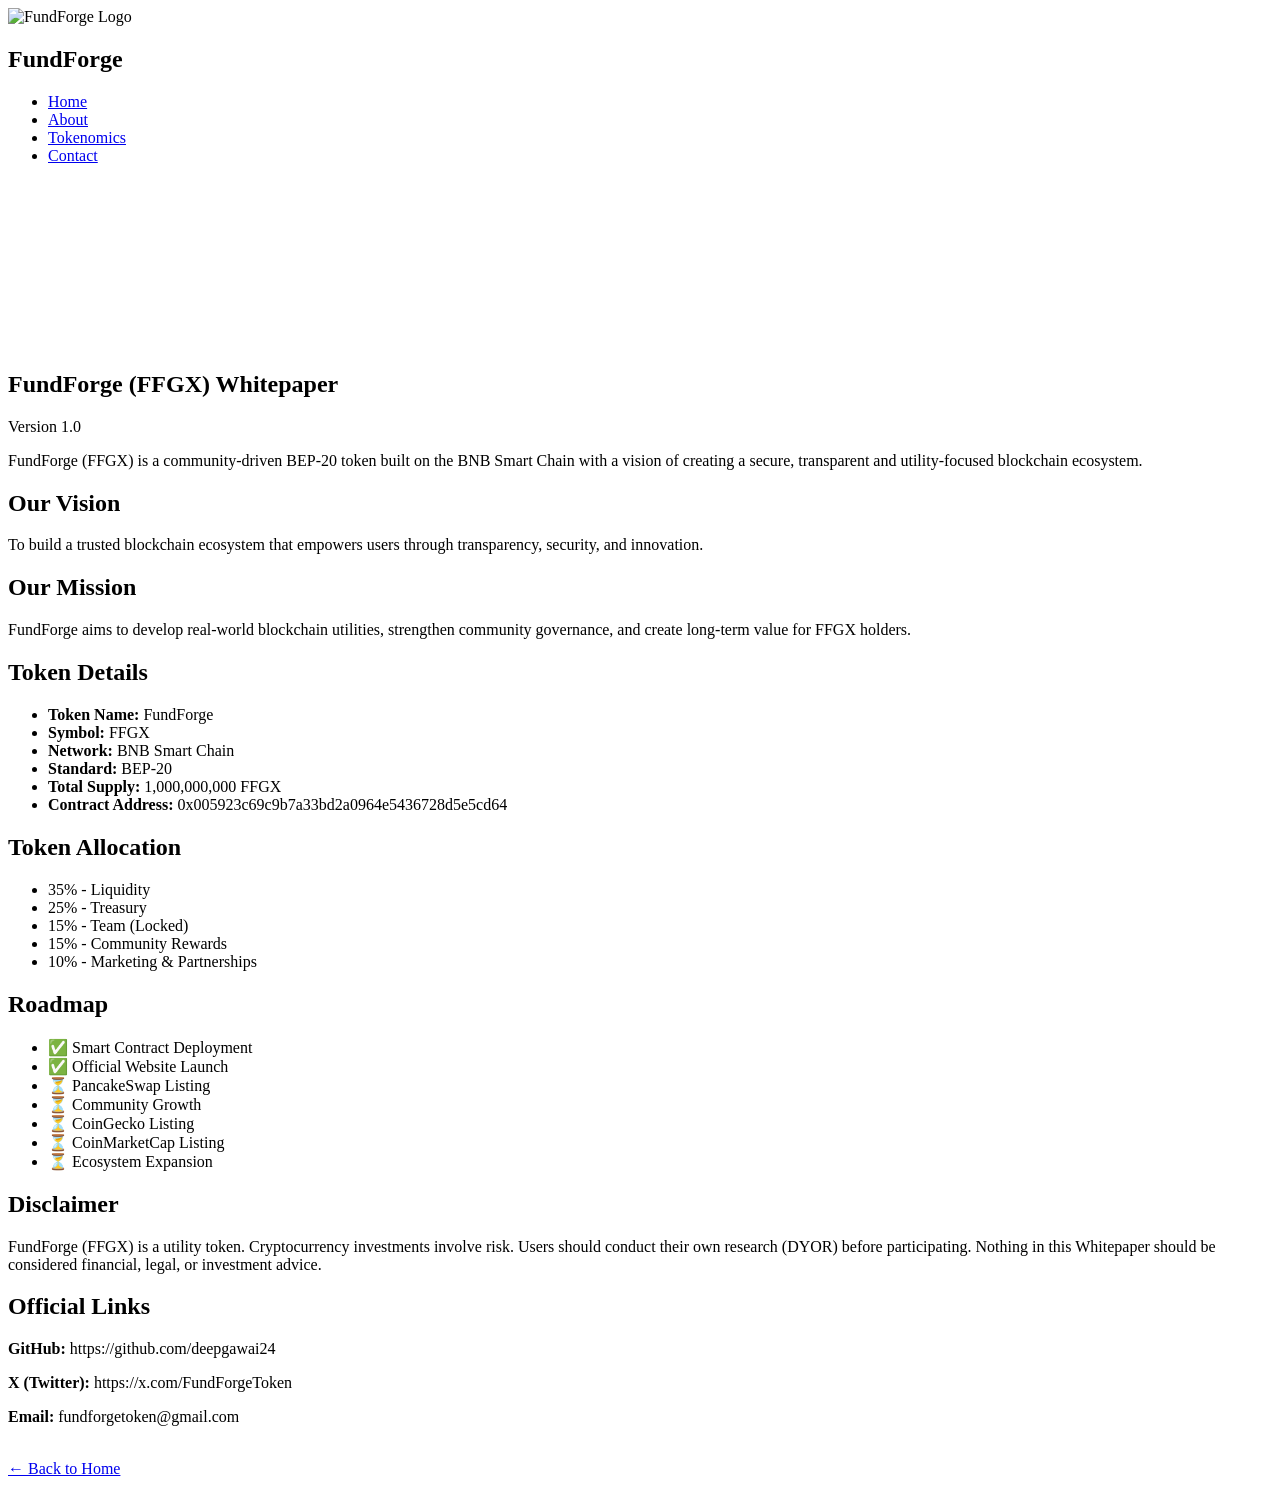
==== pages/whitepaper.html @ a138c407 "Add FundForge (FFGX) whitepaper HTML file This file contains the official whitepaper for FundForge (" ====
<!DOCTYPE html>
<html lang="en">

<head>

<meta charset="UTF-8">
<meta name="viewport" content="width=device-width, initial-scale=1.0">

<title>FundForge Whitepaper | FFGX</title>

<meta name="description" content="Official FundForge (FFGX) Whitepaper">

<link rel="stylesheet" href="../style.css">

</head>

<body>

<header class="header">

<div class="container">

<div class="logo">

<img src="../assets/logo.png" alt="FundForge Logo">

<h2>FundForge</h2>

</div>

<nav>

<ul>

<li><a href="../index.html">Home</a></li>
<li><a href="../index.html#about">About</a></li>
<li><a href="../index.html#tokenomics">Tokenomics</a></li>
<li><a href="../index.html#contact">Contact</a></li>

</ul>

</nav>

</div>

</header>

<section class="about" style="padding-top:170px;">

<div class="container">

<h1>FundForge (FFGX) Whitepaper</h1>

<p>

Version 1.0

</p>

<p>

FundForge (FFGX) is a community-driven BEP-20 token built on the BNB Smart Chain with a vision of creating a secure, transparent and utility-focused blockchain ecosystem.

</p>

  <h2>Our Vision</h2>

<p>

To build a trusted blockchain ecosystem that empowers users through transparency, security, and innovation.

</p>

<h2>Our Mission</h2>

<p>

FundForge aims to develop real-world blockchain utilities, strengthen community governance, and create long-term value for FFGX holders.

</p>

<h2>Token Details</h2>

<ul>

<li><strong>Token Name:</strong> FundForge</li>

<li><strong>Symbol:</strong> FFGX</li>

<li><strong>Network:</strong> BNB Smart Chain</li>

<li><strong>Standard:</strong> BEP-20</li>

<li><strong>Total Supply:</strong> 1,000,000,000 FFGX</li>

<li><strong>Contract Address:</strong> 0x005923c69c9b7a33bd2a0964e5436728d5e5cd64</li>

</ul>

<h2>Token Allocation</h2>

<ul>

<li>35% - Liquidity</li>

<li>25% - Treasury</li>

<li>15% - Team (Locked)</li>

<li>15% - Community Rewards</li>

<li>10% - Marketing & Partnerships</li>

</ul>
<h2>Roadmap</h2>

<ul>

<li>✅ Smart Contract Deployment</li>

<li>✅ Official Website Launch</li>

<li>⏳ PancakeSwap Listing</li>

<li>⏳ Community Growth</li>

<li>⏳ CoinGecko Listing</li>

<li>⏳ CoinMarketCap Listing</li>

<li>⏳ Ecosystem Expansion</li>

</ul>

<h2>Disclaimer</h2>

<p>

FundForge (FFGX) is a utility token. Cryptocurrency investments involve risk. Users should conduct their own research (DYOR) before participating. Nothing in this Whitepaper should be considered financial, legal, or investment advice.

</p>

<h2>Official Links</h2>

<p><strong>GitHub:</strong> https://github.com/deepgawai24</p>

<p><strong>X (Twitter):</strong> https://x.com/FundForgeToken</p>

<p><strong>Email:</strong> fundforgetoken@gmail.com</p>

<br>

<a href="../index.html" class="btn-primary">

← Back to Home

</a>

</div>

</section>

</body>

</html>
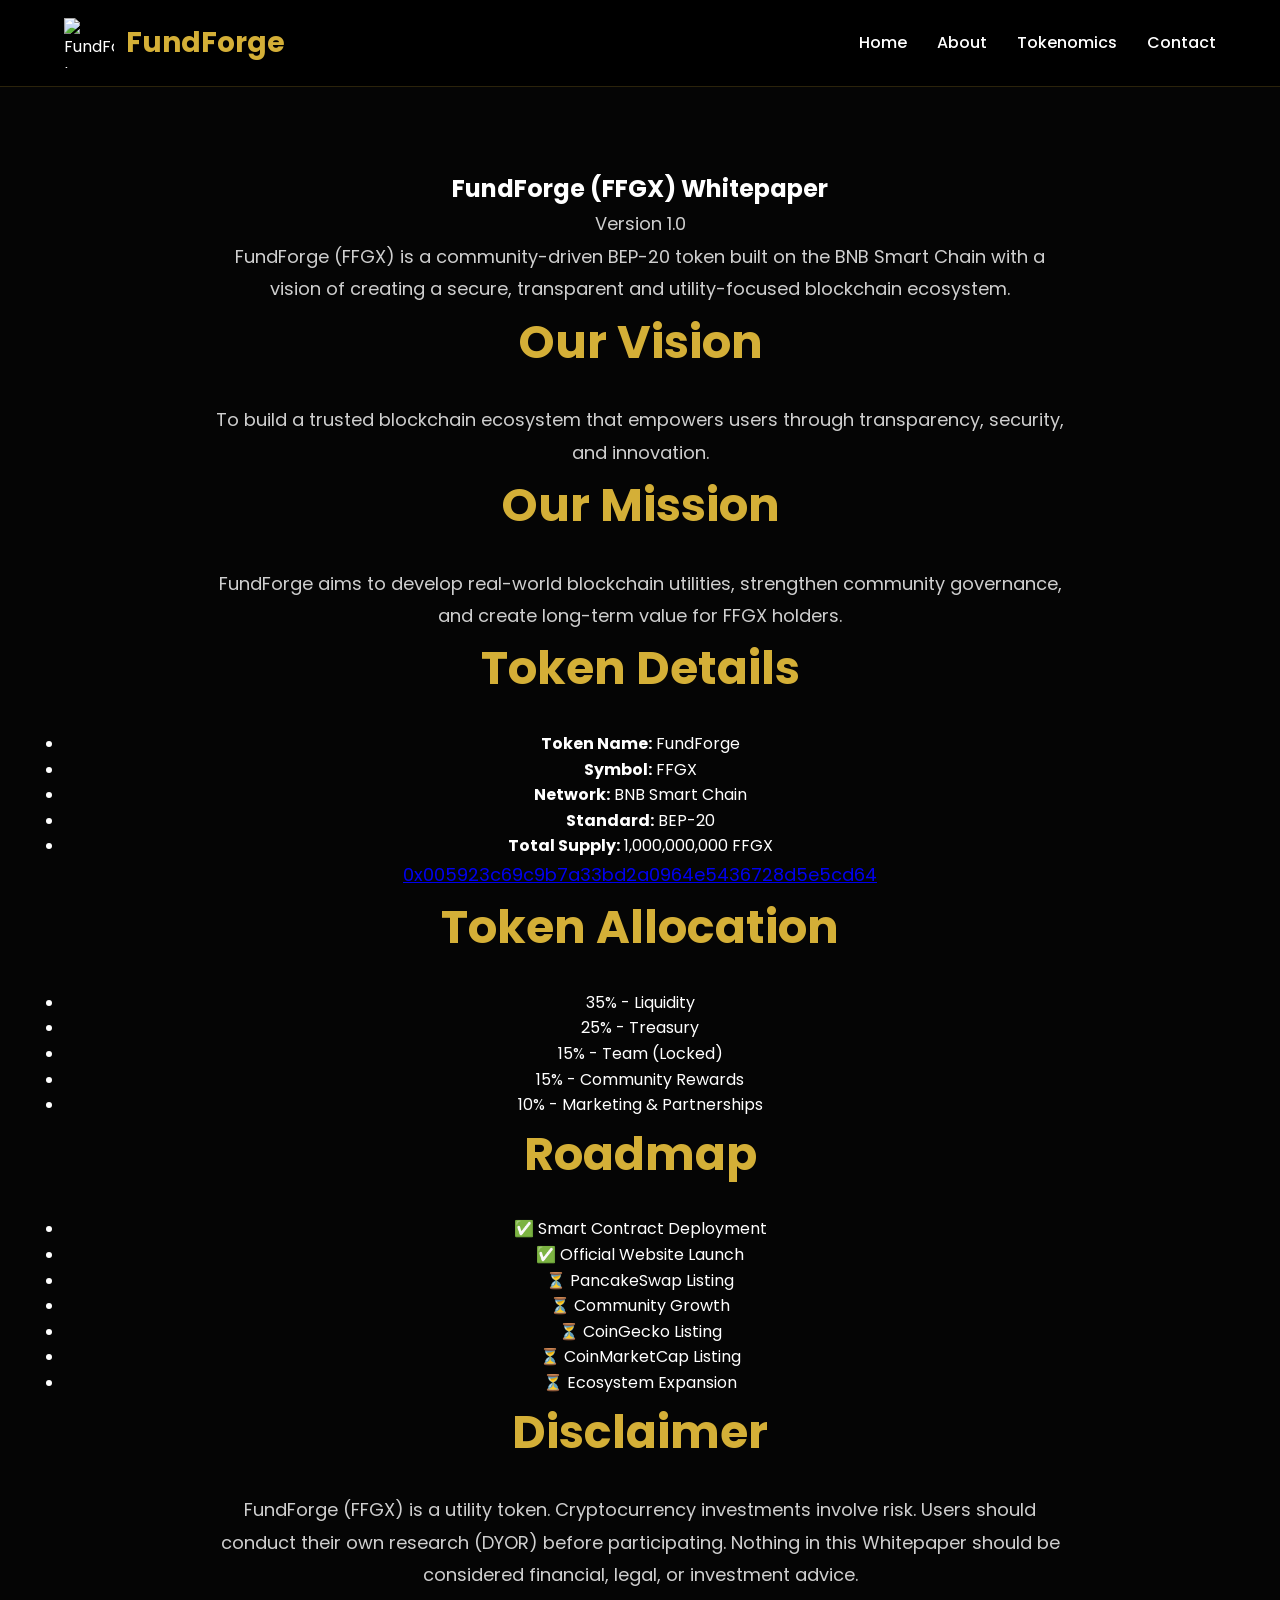
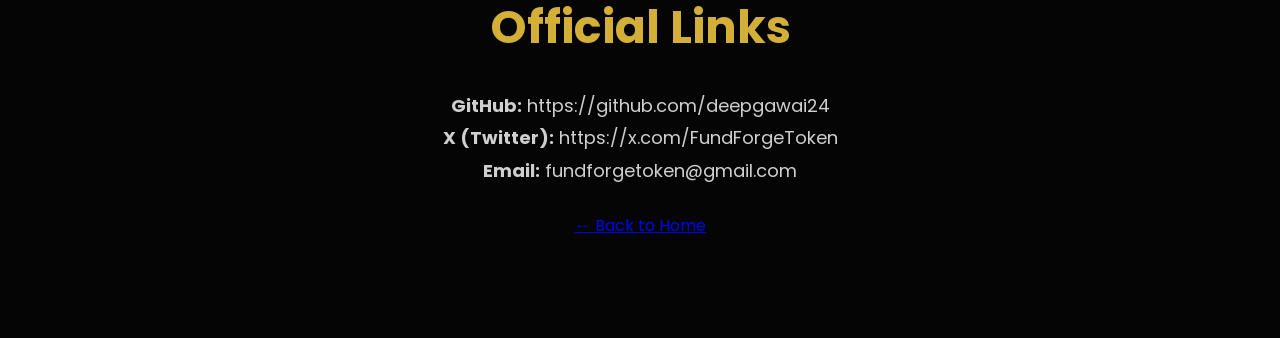
==== commit 959acb38: "Update whitepaper.html" ====
--- a/pages/whitepaper.html
+++ b/pages/whitepaper.html
@@ -93,8 +93,7 @@
 
 <li><strong>Total Supply:</strong> 1,000,000,000 FFGX</li>
 
-<li><strong>Contract Address:</strong> 0x005923c69c9b7a33bd2a0964e5436728d5e5cd64</li>
-
+<p><a href="https://bscscan.com/address/0x005923c69c9b7a33bd2a0964e5436728d5e5cd64" target="_blank">0x005923c69c9b7a33bd2a0964e5436728d5e5cd64</a></p>
 </ul>
 
 <h2>Token Allocation</h2>
--- a/style.css
+++ b/style.css
@@ -0,0 +1,648 @@
+/* =====================================================
+   FundForge V3
+   style.css
+===================================================== */
+
+@import url('https://fonts.googleapis.com/css2?family=Poppins:wght@300;400;500;600;700;800&display=swap');
+
+*{
+margin:0;
+padding:0;
+box-sizing:border-box;
+}
+
+html{
+scroll-behavior:smooth;
+}
+
+body{
+font-family:'Poppins',sans-serif;
+background:#050505;
+color:#ffffff;
+overflow-x:hidden;
+line-height:1.6;
+}
+
+.container{
+width:90%;
+max-width:1200px;
+margin:auto;
+}
+
+/* ================= HEADER ================= */
+
+.header{
+position:fixed;
+top:0;
+left:0;
+width:100%;
+background:rgba(0,0,0,.85);
+backdrop-filter:blur(12px);
+z-index:999;
+border-bottom:1px solid rgba(212,175,55,.20);
+}
+
+.header .container{
+display:flex;
+justify-content:space-between;
+align-items:center;
+padding:18px 0;
+}
+
+.logo{
+display:flex;
+align-items:center;
+gap:12px;
+}
+
+.logo img{
+width:50px;
+height:50px;
+}
+
+.logo h2{
+font-size:28px;
+color:#D4AF37;
+font-weight:700;
+}
+
+nav ul{
+display:flex;
+gap:30px;
+list-style:none;
+}
+
+nav ul li a{
+text-decoration:none;
+color:#ffffff;
+font-weight:500;
+transition:.3s;
+}
+
+nav ul li a:hover{
+color:#D4AF37;
+}
+
+/* ================= HERO ================= */
+
+.hero{
+padding:150px 0 80px;
+min-height:100vh;
+display:flex;
+align-items:center;
+}
+
+.hero-container{
+display:flex;
+justify-content:space-between;
+align-items:center;
+gap:60px;
+}
+
+.hero-left{
+flex:1;
+}
+
+.hero-right{
+flex:1;
+text-align:center;
+}
+
+.hero-right img{
+    max-width:260px;
+    width:100%;
+    height:auto;
+    object-fit:contain;
+    display:block;
+    margin:0 auto;
+}
+
+.badge{
+display:inline-block;
+padding:10px 22px;
+background:#D4AF37;
+color:#000;
+font-weight:600;
+border-radius:40px;
+margin-bottom:25px;
+}
+
+.hero h1{
+font-size:70px;
+font-weight:800;
+margin-bottom:10px;
+}
+
+.hero h1 span{
+color:#D4AF37;
+}
+
+.hero h3{
+font-size:30px;
+margin-bottom:20px;
+}
+
+.hero p{
+color:#cfcfcf;
+font-size:18px;
+margin-bottom:35px;
+line-height:1.8;
+}
+
+/* ================= STATS ================= */
+
+.stats{
+padding:80px 0;
+}
+
+.stats-grid{
+display:grid;
+grid-template-columns:repeat(4,1fr);
+gap:25px;
+}
+
+.stat-card{
+background:#111;
+border:1px solid rgba(212,175,55,.15);
+padding:35px;
+border-radius:18px;
+text-align:center;
+transition:.3s;
+}
+
+.stat-card:hover{
+transform:translateY(-8px);
+border-color:#D4AF37;
+}
+
+.stat-card h2{
+font-size:36px;
+color:#D4AF37;
+margin-bottom:10px;
+}
+
+.stat-card p{
+color:#cfcfcf;
+}
+
+/* ================= ABOUT ================= */
+
+.about{
+padding:100px 0;
+text-align:center;
+}
+
+.section-tag{
+display:inline-block;
+padding:8px 20px;
+background:#D4AF37;
+color:#000;
+border-radius:30px;
+font-weight:600;
+margin-bottom:20px;
+}
+
+.about h2{
+font-size:46px;
+color:#D4AF37;
+margin-bottom:25px;
+}
+
+.about p{
+max-width:850px;
+margin:auto;
+color:#cfcfcf;
+font-size:18px;
+line-height:1.8;
+}
+
+/* ================= VISION ================= */
+
+.vision{
+padding:80px 0;
+}
+
+.vision-grid{
+display:grid;
+grid-template-columns:repeat(2,1fr);
+gap:30px;
+}
+
+.vision-card{
+background:#111;
+padding:35px;
+border-radius:18px;
+border:1px solid rgba(212,175,55,.15);
+transition:.3s;
+}
+
+.vision-card:hover{
+transform:translateY(-8px);
+border-color:#D4AF37;
+}
+
+.vision-card h3{
+color:#D4AF37;
+margin-bottom:15px;
+font-size:28px;
+}
+
+.vision-card p{
+color:#cfcfcf;
+line-height:1.8;
+}
+
+/* ================= FEATURES ================= */
+
+.features{
+padding:100px 0;
+}
+
+.features h2{
+text-align:center;
+font-size:44px;
+color:#D4AF37;
+margin-bottom:50px;
+}
+
+.feature-grid{
+display:grid;
+grid-template-columns:repeat(4,1fr);
+gap:25px;
+}
+
+.feature-card{
+background:#111;
+padding:30px;
+border-radius:18px;
+border:1px solid rgba(212,175,55,.15);
+text-align:center;
+transition:.3s;
+}
+
+.feature-card:hover{
+transform:translateY(-10px);
+border-color:#D4AF37;
+}
+
+.feature-card h3{
+color:#D4AF37;
+margin-bottom:15px;
+}
+
+.feature-card p{
+color:#cfcfcf;
+line-height:1.7;
+}
+
+/* ================= TOKEN SECTION ================= */
+
+.token-section{
+padding:100px 0;
+}
+
+.token-section h2{
+text-align:center;
+font-size:44px;
+color:#D4AF37;
+margin-bottom:50px;
+}
+
+.token-grid{
+display:grid;
+grid-template-columns:repeat(3,1fr);
+gap:25px;
+}
+
+.token-card{
+background:#111;
+padding:30px;
+border-radius:18px;
+border:1px solid rgba(212,175,55,.15);
+text-align:center;
+transition:.3s;
+word-break:break-word;
+}
+
+.token-card:hover{
+transform:translateY(-10px);
+border-color:#D4AF37;
+}
+
+.token-card h3{
+color:#D4AF37;
+margin-bottom:15px;
+}
+
+.token-card p{
+color:#cfcfcf;
+font-size:16px;
+}
+
+/* ================= TOKENOMICS ================= */
+
+.tokenomics{
+padding:100px 0;
+}
+
+.tokenomics h2{
+text-align:center;
+font-size:44px;
+color:#D4AF37;
+margin-bottom:20px;
+}
+
+.section-description{
+max-width:800px;
+margin:0 auto 50px;
+text-align:center;
+color:#cfcfcf;
+}
+
+.tokenomics-grid{
+display:grid;
+grid-template-columns:repeat(5,1fr);
+gap:20px;
+}
+
+.allocation-card{
+background:#111;
+padding:30px;
+border-radius:18px;
+border:1px solid rgba(212,175,55,.15);
+text-align:center;
+transition:.3s;
+}
+
+.allocation-card:hover{
+transform:translateY(-10px);
+border-color:#D4AF37;
+}
+
+.allocation-card h3{
+color:#D4AF37;
+margin-bottom:15px;
+}
+
+.allocation-card h1{
+font-size:40px;
+margin-bottom:10px;
+}
+
+.allocation-card p{
+color:#cfcfcf;
+}
+
+/* ================= ROADMAP ================= */
+
+.roadmap{
+padding:100px 0;
+}
+
+.roadmap h2{
+text-align:center;
+font-size:44px;
+color:#D4AF37;
+margin-bottom:50px;
+}
+
+.roadmap-grid{
+display:grid;
+grid-template-columns:repeat(2,1fr);
+gap:25px;
+}
+
+.roadmap-card{
+background:#111;
+padding:30px;
+border-radius:18px;
+border:1px solid rgba(212,175,55,.15);
+transition:.3s;
+}
+
+.roadmap-card:hover{
+transform:translateY(-10px);
+border-color:#D4AF37;
+}
+
+.roadmap-card h3{
+color:#D4AF37;
+margin-bottom:20px;
+}
+
+.roadmap-card ul{
+list-style:none;
+}
+
+.roadmap-card li{
+margin-bottom:12px;
+color:#cfcfcf;
+}
+
+/* ================= RESPONSIVE ================= */
+
+@media(max-width:992px){
+
+.token-grid,
+.tokenomics-grid,
+.roadmap-grid{
+grid-template-columns:1fr;
+}
+
+}
+
+/* ================= PROJECT STATUS ================= */
+
+.project-status{
+padding:100px 0;
+}
+
+.project-status h2{
+text-align:center;
+font-size:44px;
+color:#D4AF37;
+margin-bottom:50px;
+}
+
+.status-grid{
+display:grid;
+grid-template-columns:repeat(3,1fr);
+gap:25px;
+}
+
+.status-card{
+background:#111;
+padding:30px;
+border-radius:18px;
+border:1px solid rgba(212,175,55,.15);
+text-align:center;
+transition:.3s;
+}
+
+.status-card:hover{
+transform:translateY(-10px);
+border-color:#D4AF37;
+}
+
+.status-card h3{
+color:#D4AF37;
+margin-bottom:15px;
+}
+
+.status-card p{
+color:#cfcfcf;
+}
+
+/* ================= FAQ ================= */
+
+.faq{
+padding:100px 0;
+}
+
+.faq h2{
+text-align:center;
+font-size:44px;
+color:#D4AF37;
+margin-bottom:40px;
+}
+
+.faq-item{
+background:#111;
+padding:25px;
+margin-bottom:20px;
+border-radius:15px;
+border:1px solid rgba(212,175,55,.15);
+}
+
+.faq-item h3{
+color:#D4AF37;
+margin-bottom:10px;
+}
+
+.faq-item p{
+color:#cfcfcf;
+}
+
+/* ================= CONTACT ================= */
+
+.contact{
+padding:100px 0;
+text-align:center;
+}
+
+.contact h2{
+font-size:44px;
+color:#D4AF37;
+margin-bottom:30px;
+}
+
+.contact p{
+margin:12px 0;
+color:#cfcfcf;
+word-break:break-word;
+}
+
+/* ================= FOOTER ================= */
+
+footer{
+padding:50px 0;
+background:#0a0a0a;
+border-top:1px solid rgba(212,175,55,.15);
+text-align:center;
+}
+
+footer h2{
+color:#D4AF37;
+margin-bottom:15px;
+}
+
+footer p{
+color:#999;
+margin:10px 0;
+}
+
+footer a{
+color:#D4AF37;
+text-decoration:none;
+}
+
+footer a:hover{
+text-decoration:underline;
+}
+
+/* ================= SCROLLBAR ================= */
+
+::-webkit-scrollbar{
+width:10px;
+}
+
+::-webkit-scrollbar-track{
+background:#111;
+}
+
+::-webkit-scrollbar-thumb{
+background:#D4AF37;
+border-radius:20px;
+}
+
+/* ================= RESPONSIVE ================= */
+
+@media(max-width:992px){
+
+.hero-container,
+.vision-grid,
+.feature-grid,
+.stats-grid,
+.status-grid{
+grid-template-columns:1fr;
+display:grid;
+}
+
+.hero{
+padding-top:130px;
+}
+
+.hero h1{
+font-size:48px;
+}
+
+.hero h3{
+font-size:24px;
+}
+
+.hero-buttons{
+justify-content:center;
+}
+
+nav ul{
+flex-wrap:wrap;
+justify-content:center;
+gap:15px;
+}
+
+.header .container{
+flex-direction:column;
+gap:20px;
+}
+
+.hero-container{
+text-align:center;
+}
+
+.hero-right img{
+max-width:260px;
+}
+
+}
+
+/* ================= ANIMATION ================= */
+
+.feature-card,
+.token-card,
+.allocation-card,
+.roadmap-card,
+.status-card,
+.stat-card,
+.vision-card{
+transition:all .35s ease;
+}
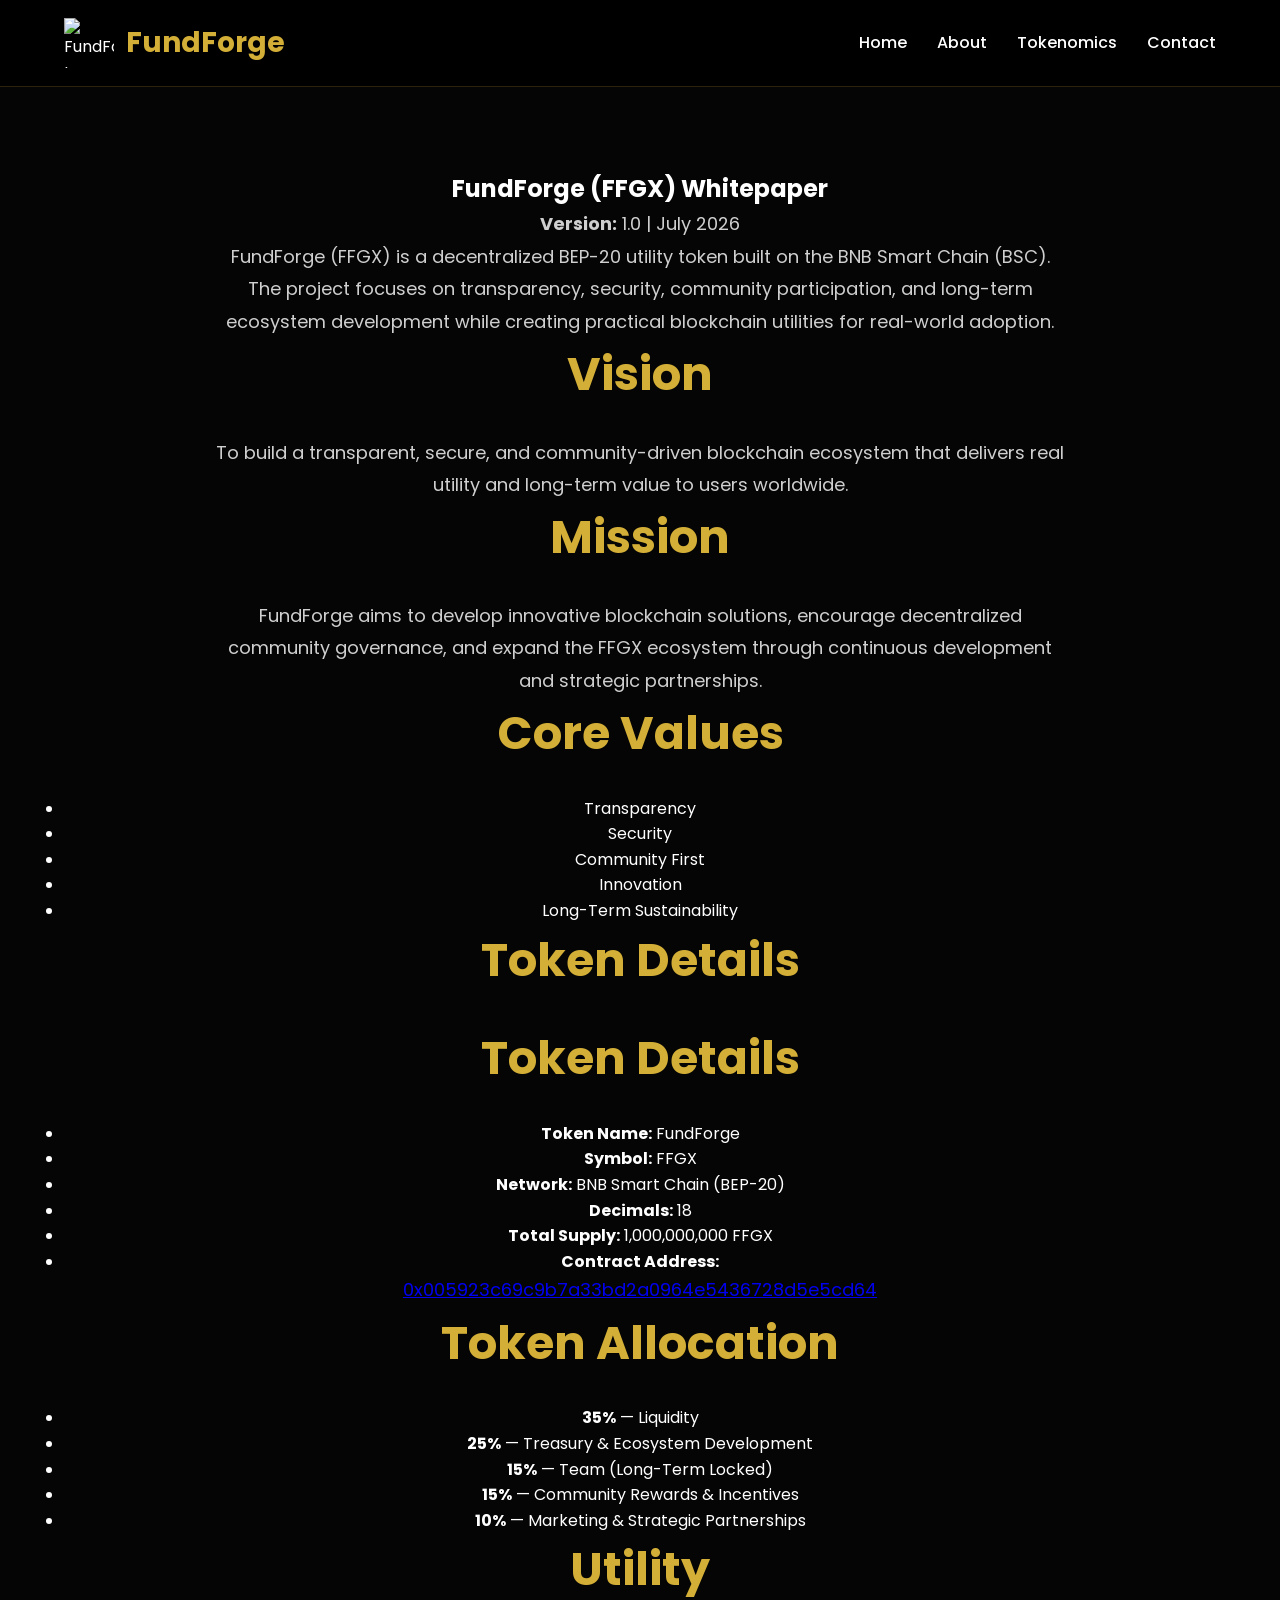
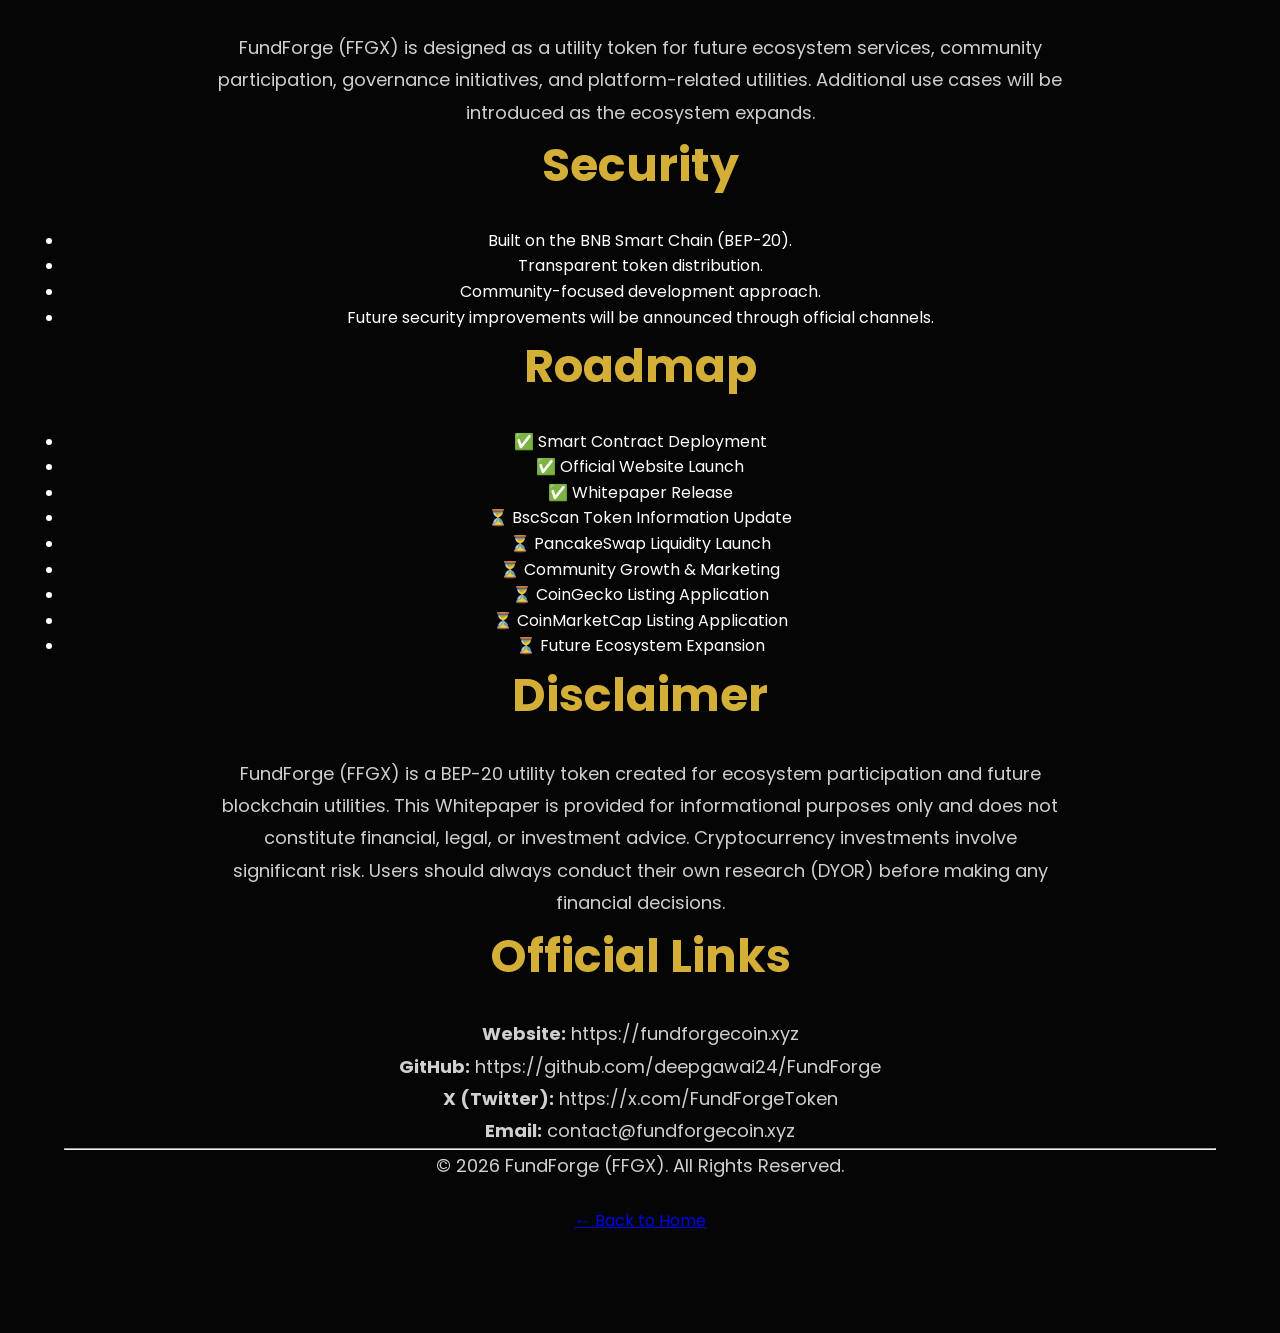
==== commit f7c22171: "Revise whitepaper content for clarity and detail Updated the whitepaper to enhance clarity and detai" ====
--- a/pages/whitepaper.html
+++ b/pages/whitepaper.html
@@ -2,13 +2,12 @@
 <html lang="en">
 
 <head>
-
 <meta charset="UTF-8">
 <meta name="viewport" content="width=device-width, initial-scale=1.0">
 
-<title>FundForge Whitepaper | FFGX</title>
+<title>FundForge (FFGX) Whitepaper</title>
 
-<meta name="description" content="Official FundForge (FFGX) Whitepaper">
+<meta name="description" content="Official Whitepaper of FundForge (FFGX), a BEP-20 utility token on BNB Smart Chain.">
 
 <link rel="stylesheet" href="../style.css">
 
@@ -17,148 +16,144 @@
 <body>
 
 <header class="header">
-
 <div class="container">
 
 <div class="logo">
-
 <img src="../assets/logo.png" alt="FundForge Logo">
-
 <h2>FundForge</h2>
-
 </div>
 
 <nav>
-
 <ul>
-
 <li><a href="../index.html">Home</a></li>
 <li><a href="../index.html#about">About</a></li>
 <li><a href="../index.html#tokenomics">Tokenomics</a></li>
 <li><a href="../index.html#contact">Contact</a></li>
-
 </ul>
-
 </nav>
 
 </div>
-
 </header>
 
 <section class="about" style="padding-top:170px;">
-
 <div class="container">
 
 <h1>FundForge (FFGX) Whitepaper</h1>
 
+<p><strong>Version:</strong> 1.0 | July 2026</p>
+
 <p>
-
-Version 1.0
-
+FundForge (FFGX) is a decentralized BEP-20 utility token built on the BNB Smart Chain (BSC). The project focuses on transparency, security, community participation, and long-term ecosystem development while creating practical blockchain utilities for real-world adoption.
 </p>
 
+<h2>Vision</h2>
+
 <p>
-
-FundForge (FFGX) is a community-driven BEP-20 token built on the BNB Smart Chain with a vision of creating a secure, transparent and utility-focused blockchain ecosystem.
-
+To build a transparent, secure, and community-driven blockchain ecosystem that delivers real utility and long-term value to users worldwide.
 </p>
 
-  <h2>Our Vision</h2>
+<h2>Mission</h2>
 
 <p>
-
-To build a trusted blockchain ecosystem that empowers users through transparency, security, and innovation.
-
+FundForge aims to develop innovative blockchain solutions, encourage decentralized community governance, and expand the FFGX ecosystem through continuous development and strategic partnerships.
 </p>
 
-<h2>Our Mission</h2>
+<h2>Core Values</h2>
 
-<p>
+<ul>
+<li>Transparency</li>
+<li>Security</li>
+<li>Community First</li>
+<li>Innovation</li>
+<li>Long-Term Sustainability</li>
+</ul>
 
-FundForge aims to develop real-world blockchain utilities, strengthen community governance, and create long-term value for FFGX holders.
-
-</p>
-
+<h2>Token Details</h2>
 <h2>Token Details</h2>
 
 <ul>
+<li><strong>Token Name:</strong> FundForge</li>
+<li><strong>Symbol:</strong> FFGX</li>
+<li><strong>Network:</strong> BNB Smart Chain (BEP-20)</li>
+<li><strong>Decimals:</strong> 18</li>
+<li><strong>Total Supply:</strong> 1,000,000,000 FFGX</li>
+<li><strong>Contract Address:</strong></li>
+</ul>
 
-<li><strong>Token Name:</strong> FundForge</li>
-
-<li><strong>Symbol:</strong> FFGX</li>
-
-<li><strong>Network:</strong> BNB Smart Chain</li>
-
-<li><strong>Standard:</strong> BEP-20</li>
-
-<li><strong>Total Supply:</strong> 1,000,000,000 FFGX</li>
-
-<p><a href="https://bscscan.com/address/0x005923c69c9b7a33bd2a0964e5436728d5e5cd64" target="_blank">0x005923c69c9b7a33bd2a0964e5436728d5e5cd64</a></p>
-</ul>
+<p>
+<a href="https://bscscan.com/token/0x005923c69c9b7a33bd2a0964e5436728d5e5cd64" target="_blank">
+0x005923c69c9b7a33bd2a0964e5436728d5e5cd64
+</a>
+</p>
 
 <h2>Token Allocation</h2>
 
 <ul>
+<li><strong>35%</strong> — Liquidity</li>
+<li><strong>25%</strong> — Treasury & Ecosystem Development</li>
+<li><strong>15%</strong> — Team (Long-Term Locked)</li>
+<li><strong>15%</strong> — Community Rewards & Incentives</li>
+<li><strong>10%</strong> — Marketing & Strategic Partnerships</li>
+</ul>
 
-<li>35% - Liquidity</li>
+<h2>Utility</h2>
 
-<li>25% - Treasury</li>
+<p>
+FundForge (FFGX) is designed as a utility token for future ecosystem services, community participation, governance initiatives, and platform-related utilities. Additional use cases will be introduced as the ecosystem expands.
+</p>
 
-<li>15% - Team (Locked)</li>
+<h2>Security</h2>
 
-<li>15% - Community Rewards</li>
-
-<li>10% - Marketing & Partnerships</li>
-
+<ul>
+<li>Built on the BNB Smart Chain (BEP-20).</li>
+<li>Transparent token distribution.</li>
+<li>Community-focused development approach.</li>
+<li>Future security improvements will be announced through official channels.</li>
 </ul>
 <h2>Roadmap</h2>
 
 <ul>
-
 <li>✅ Smart Contract Deployment</li>
-
 <li>✅ Official Website Launch</li>
-
-<li>⏳ PancakeSwap Listing</li>
-
-<li>⏳ Community Growth</li>
-
-<li>⏳ CoinGecko Listing</li>
-
-<li>⏳ CoinMarketCap Listing</li>
-
-<li>⏳ Ecosystem Expansion</li>
-
+<li>✅ Whitepaper Release</li>
+<li>⏳ BscScan Token Information Update</li>
+<li>⏳ PancakeSwap Liquidity Launch</li>
+<li>⏳ Community Growth & Marketing</li>
+<li>⏳ CoinGecko Listing Application</li>
+<li>⏳ CoinMarketCap Listing Application</li>
+<li>⏳ Future Ecosystem Expansion</li>
 </ul>
 
 <h2>Disclaimer</h2>
 
 <p>
-
-FundForge (FFGX) is a utility token. Cryptocurrency investments involve risk. Users should conduct their own research (DYOR) before participating. Nothing in this Whitepaper should be considered financial, legal, or investment advice.
-
+FundForge (FFGX) is a BEP-20 utility token created for ecosystem participation and future blockchain utilities. This Whitepaper is provided for informational purposes only and does not constitute financial, legal, or investment advice. Cryptocurrency investments involve significant risk. Users should always conduct their own research (DYOR) before making any financial decisions.
 </p>
 
 <h2>Official Links</h2>
 
-<p><strong>GitHub:</strong> https://github.com/deepgawai24</p>
+<p><strong>Website:</strong> https://fundforgecoin.xyz</p>
+
+<p><strong>GitHub:</strong> https://github.com/deepgawai24/FundForge</p>
 
 <p><strong>X (Twitter):</strong> https://x.com/FundForgeToken</p>
 
-<p><strong>Email:</strong> fundforgetoken@gmail.com</p>
+<p><strong>Email:</strong> contact@fundforgecoin.xyz</p>
+
+<hr>
+
+<p style="text-align:center;">
+© 2026 FundForge (FFGX). All Rights Reserved.
+</p>
 
 <br>
 
 <a href="../index.html" class="btn-primary">
-
 ← Back to Home
-
 </a>
 
 </div>
-
 </section>
 
 </body>
-
 </html>
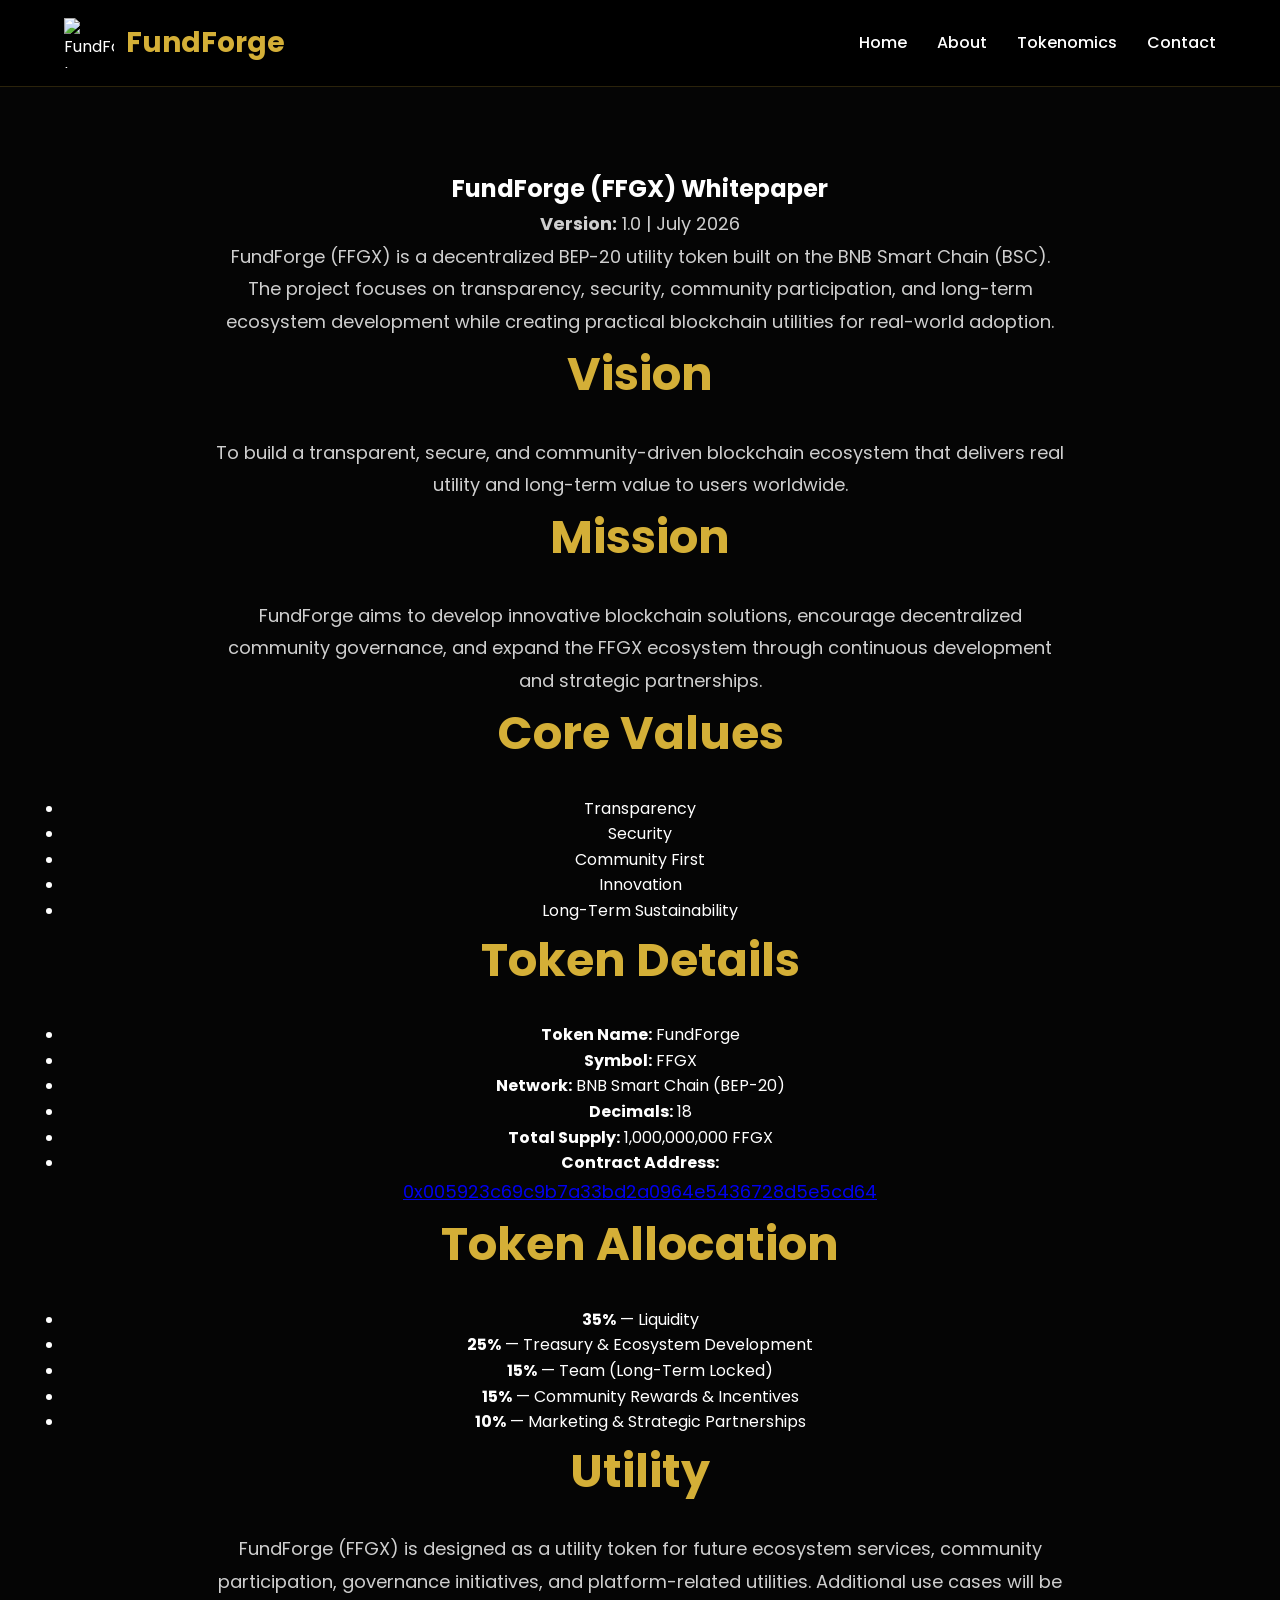
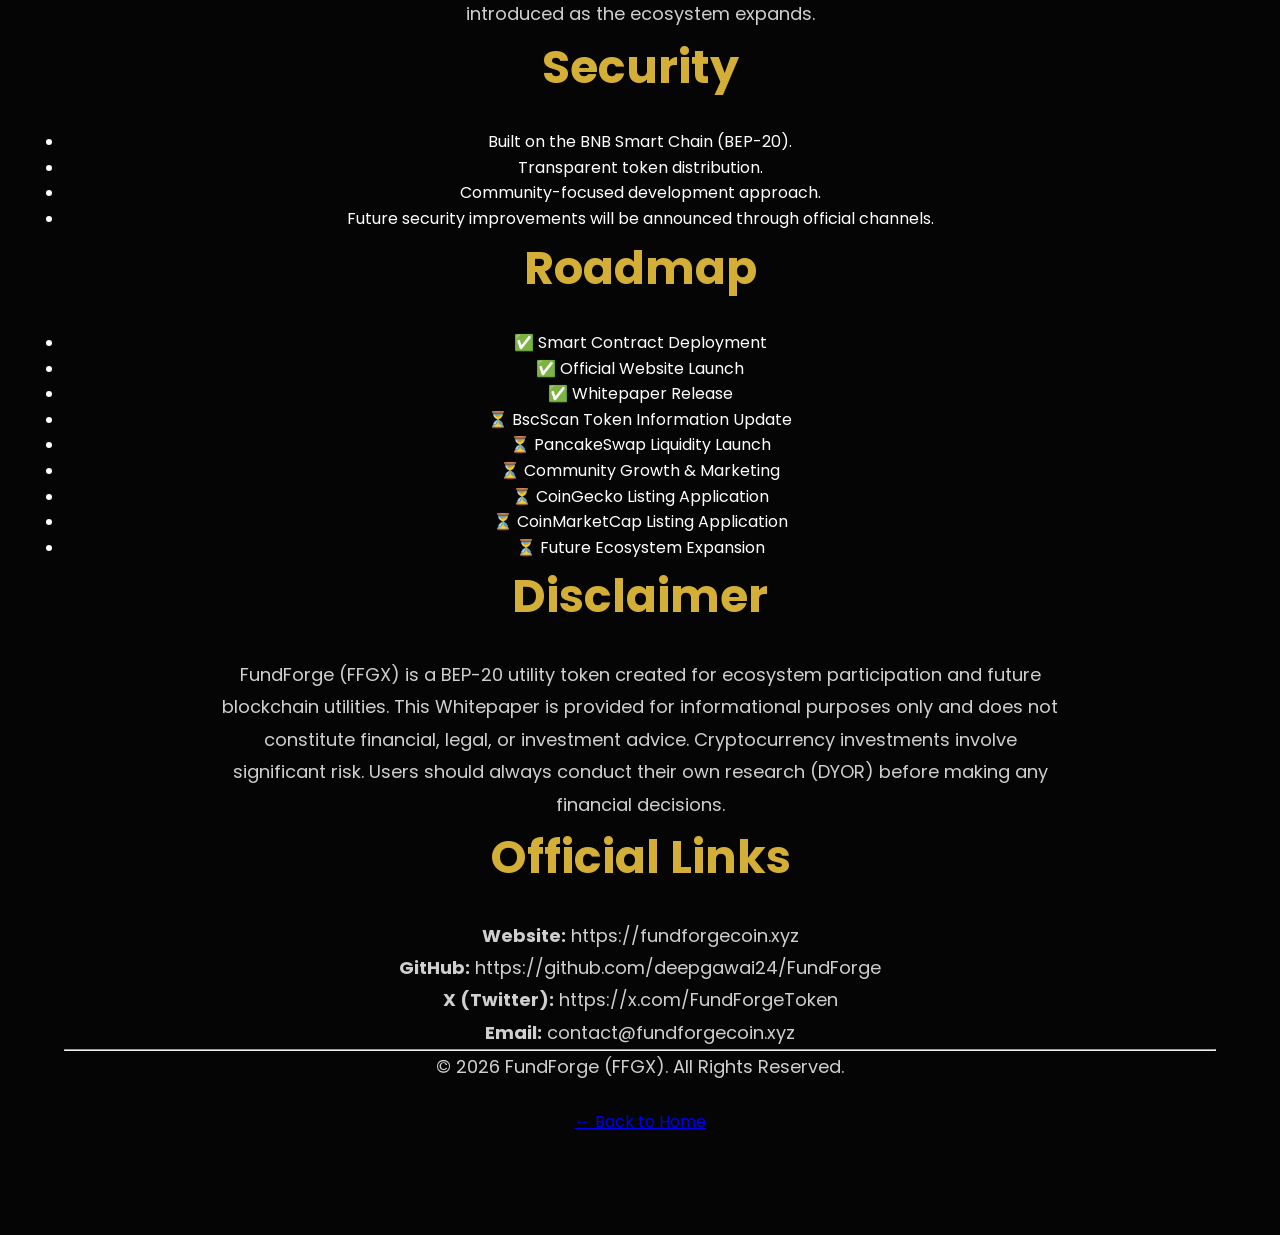
==== commit c2940cae: "Fix duplicate heading in whitepaper.html Removed duplicate 'Token Details' heading." ====
--- a/pages/whitepaper.html
+++ b/pages/whitepaper.html
@@ -68,7 +68,6 @@
 <li>Long-Term Sustainability</li>
 </ul>
 
-<h2>Token Details</h2>
 <h2>Token Details</h2>
 
 <ul>
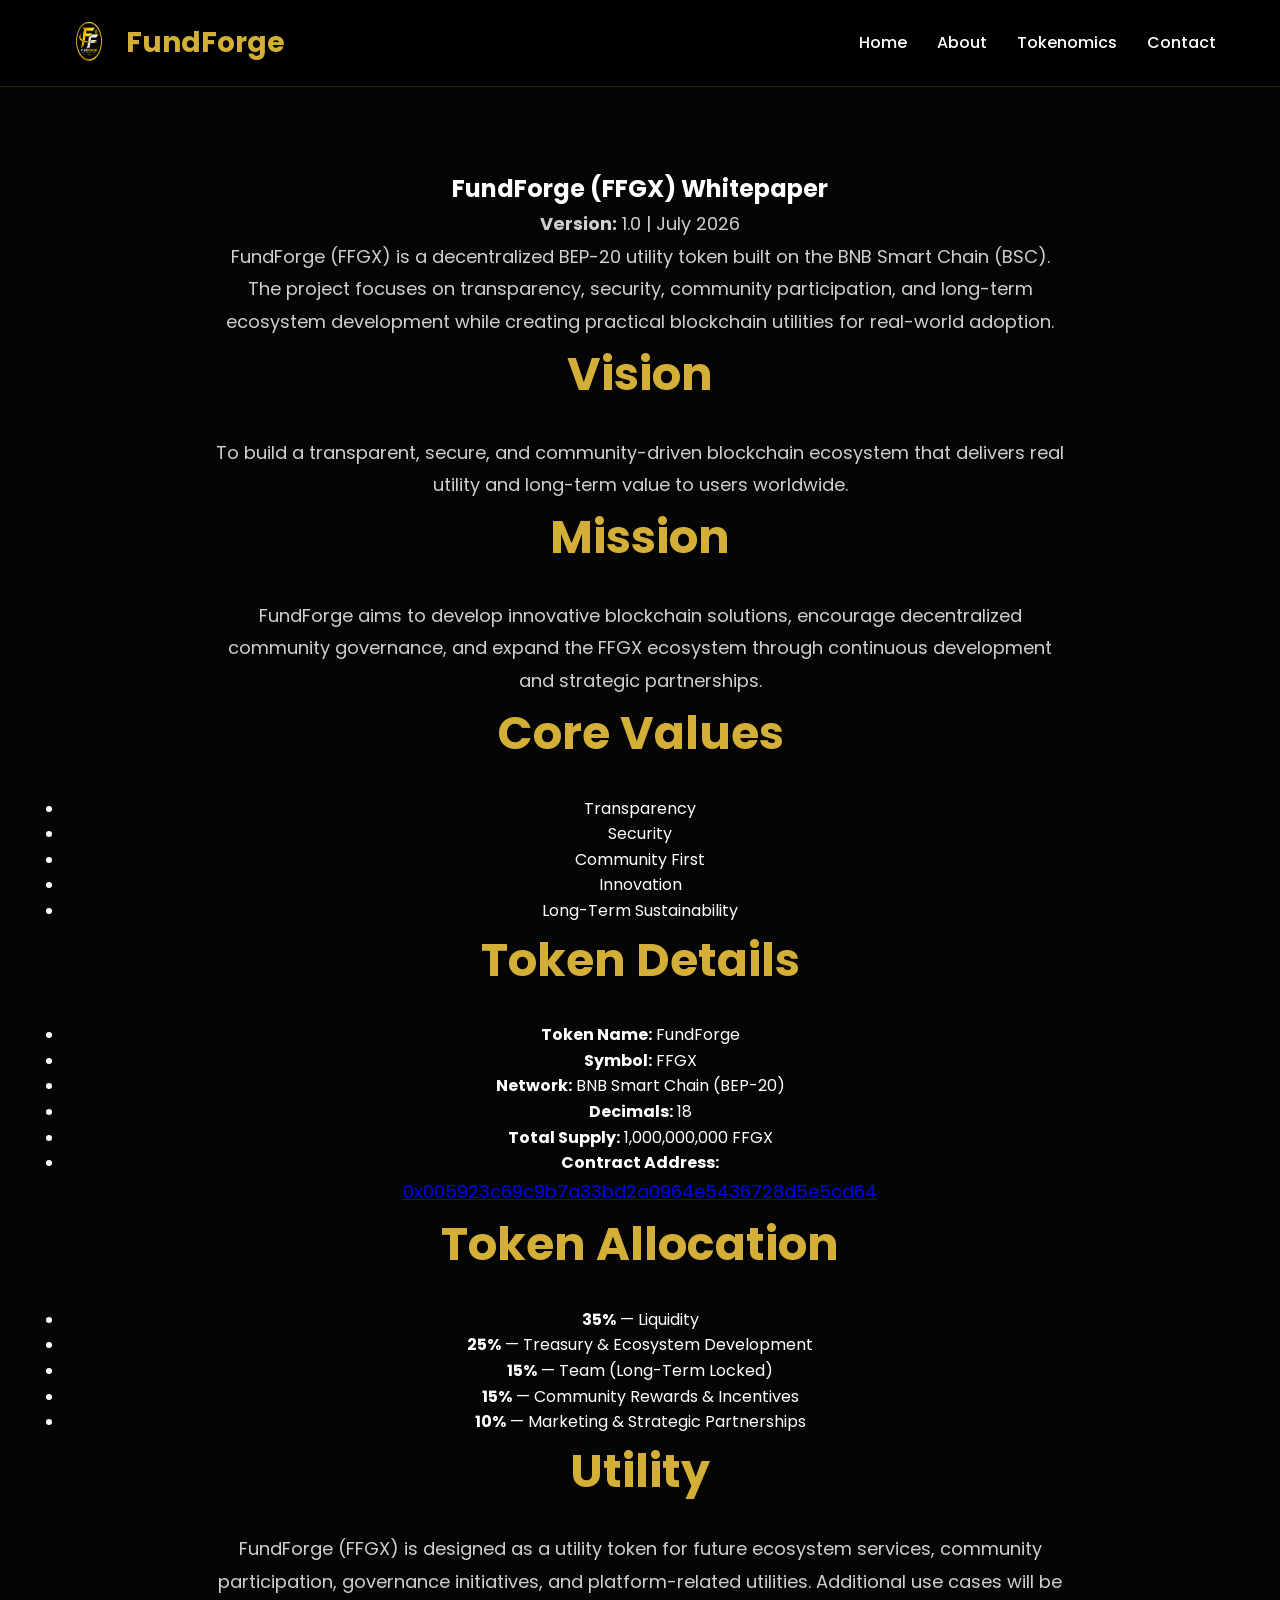
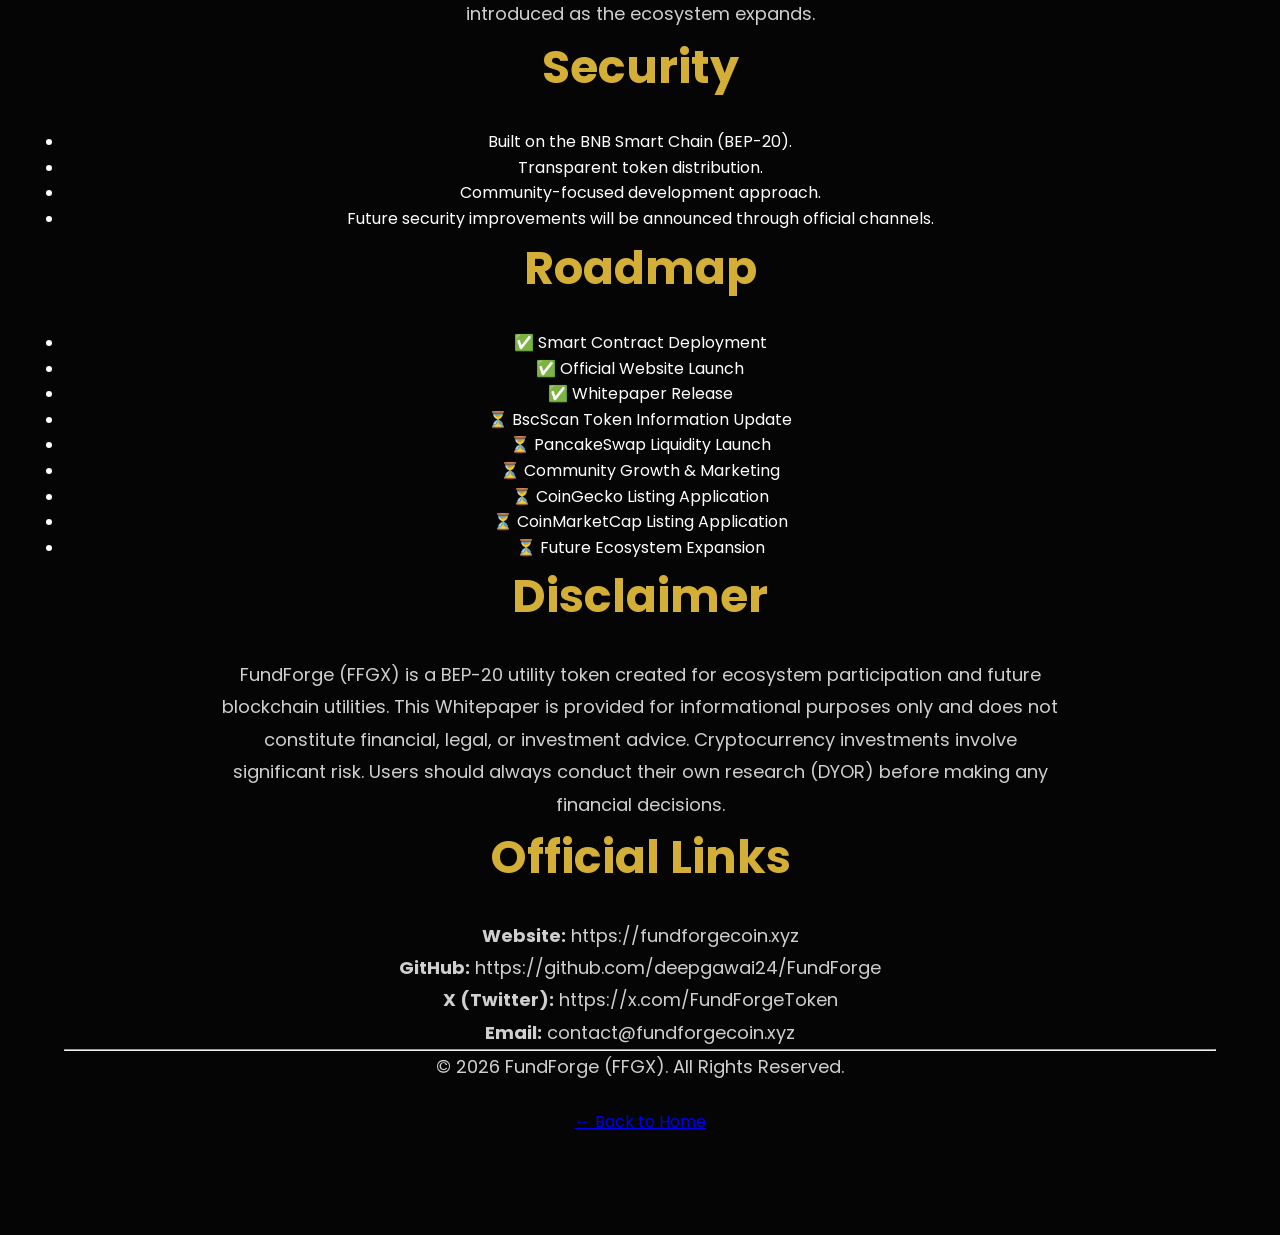
==== commit d1051cd9: "Update logo image source in whitepaper.html" ====
--- a/pages/whitepaper.html
+++ b/pages/whitepaper.html
@@ -19,7 +19,7 @@
 <div class="container">
 
 <div class="logo">
-<img src="../assets/logo.png" alt="FundForge Logo">
+<img src="../logo.png" alt="FundForge Logo">
 <h2>FundForge</h2>
 </div>
 
